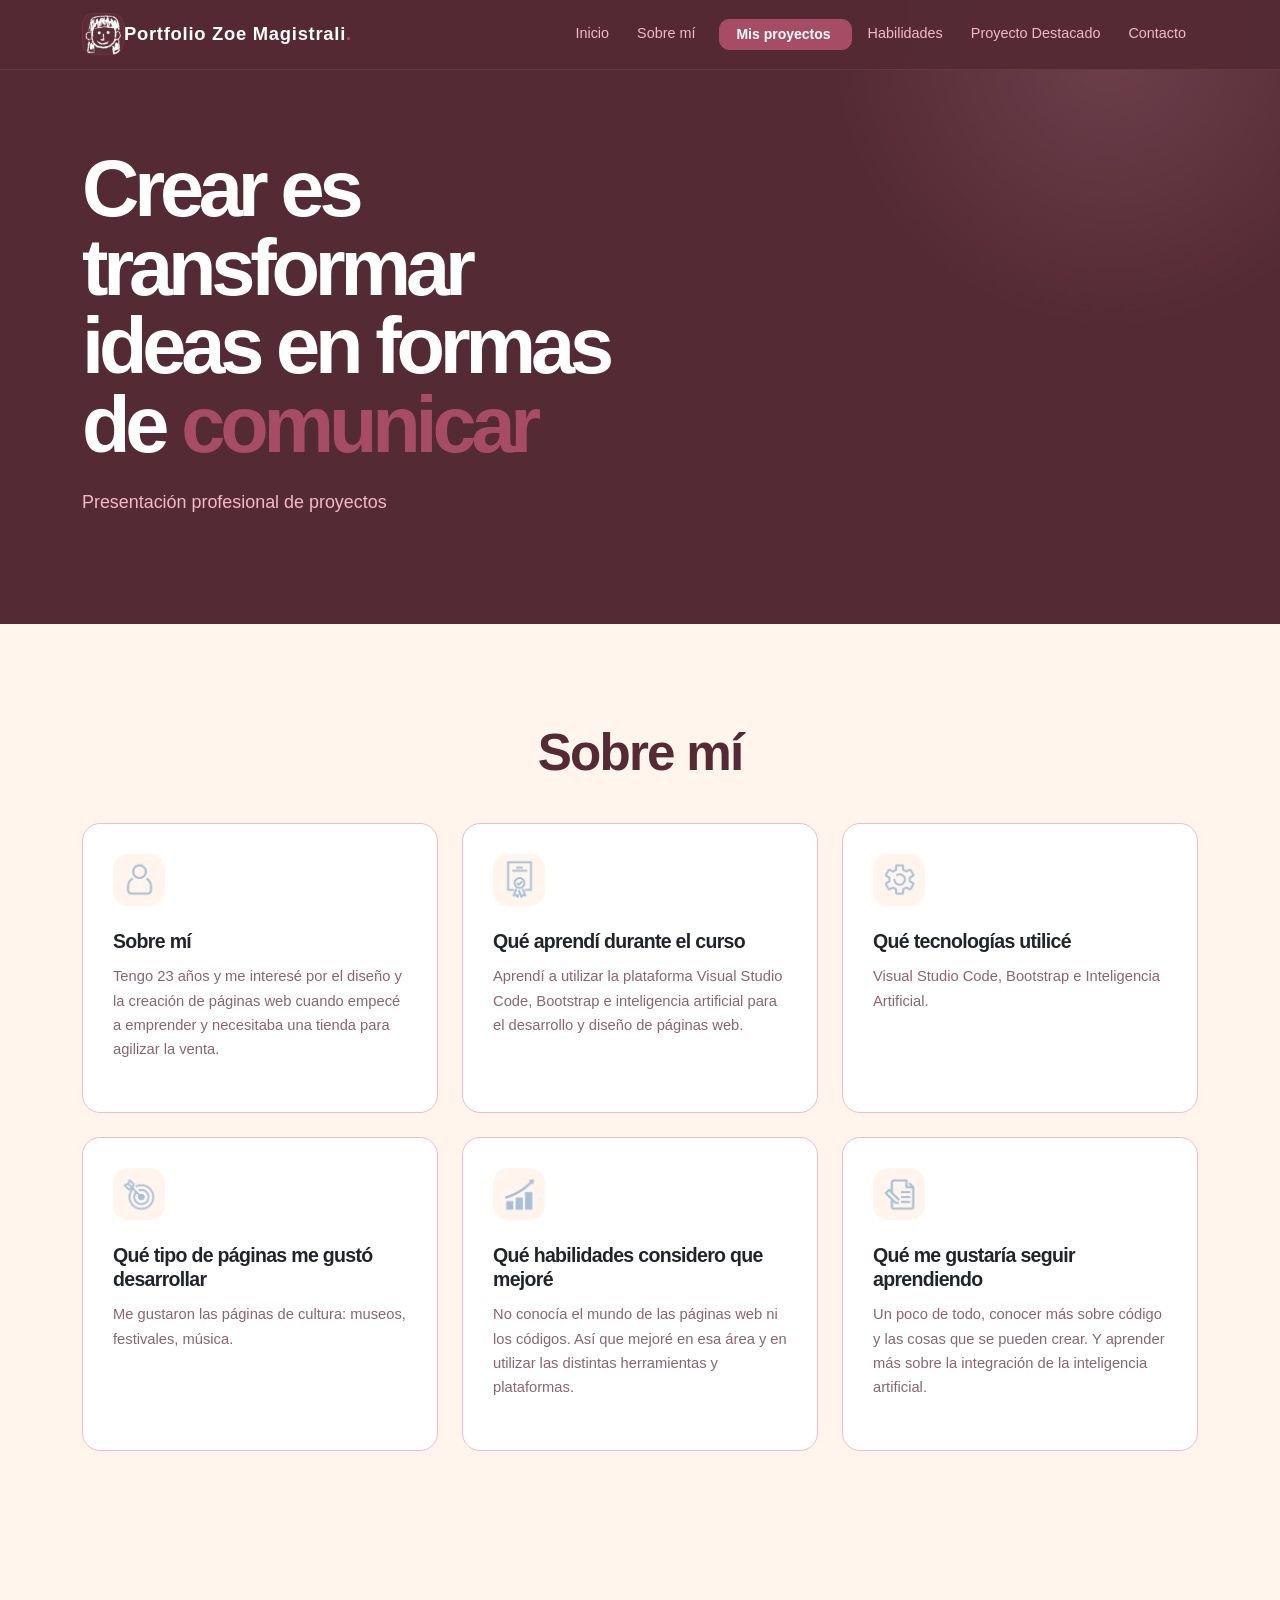
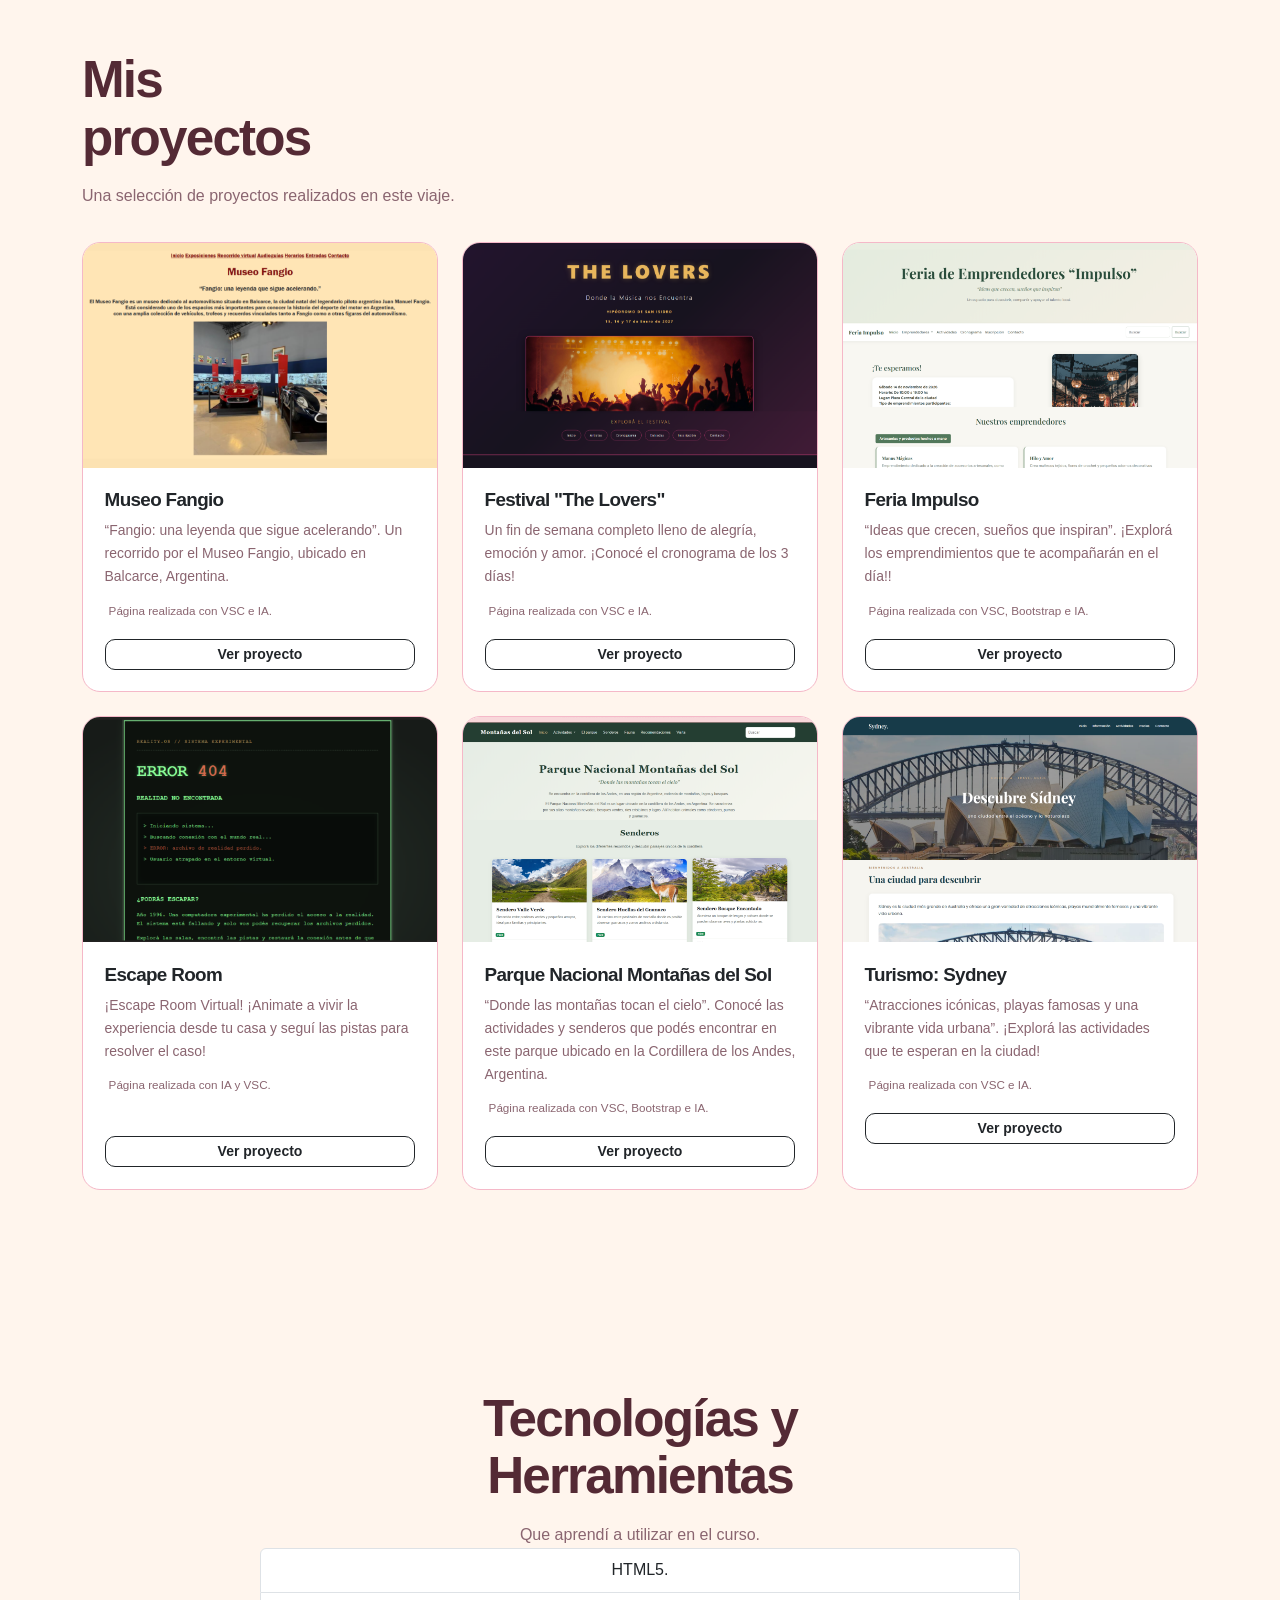
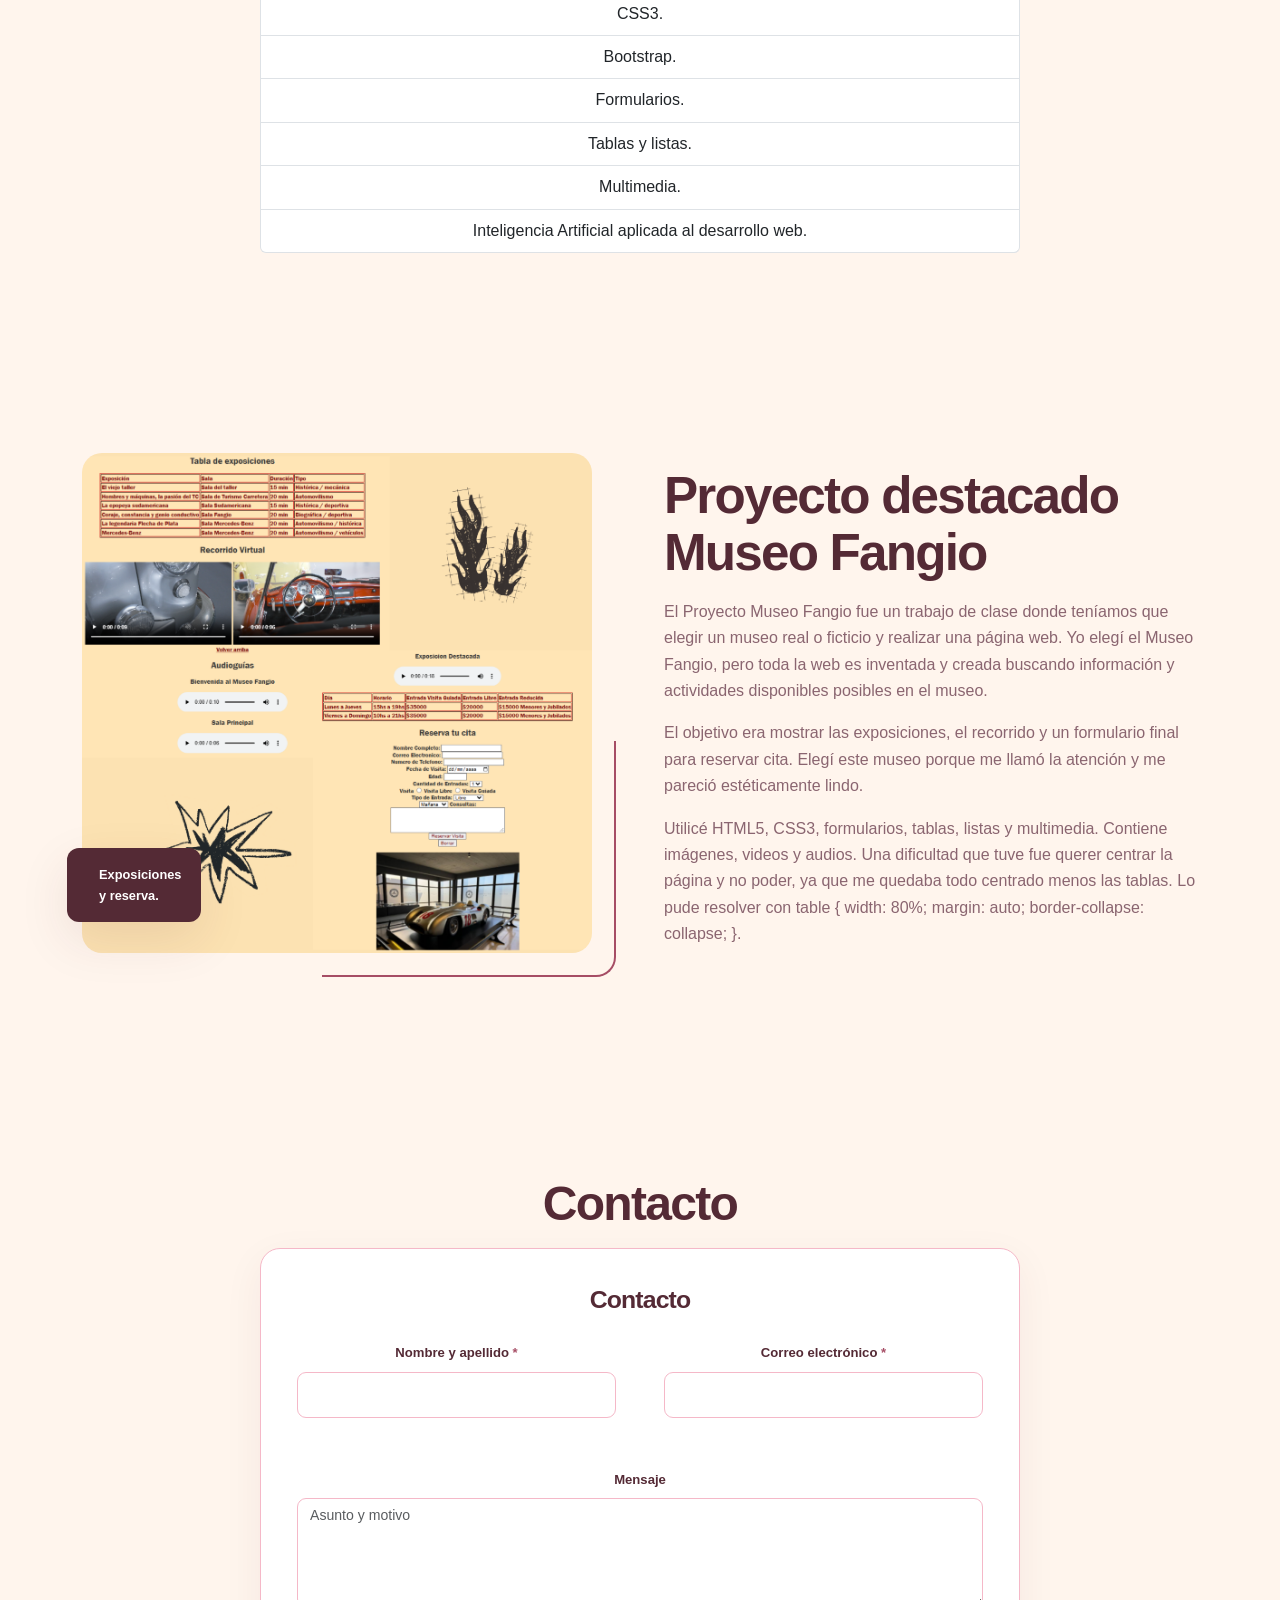
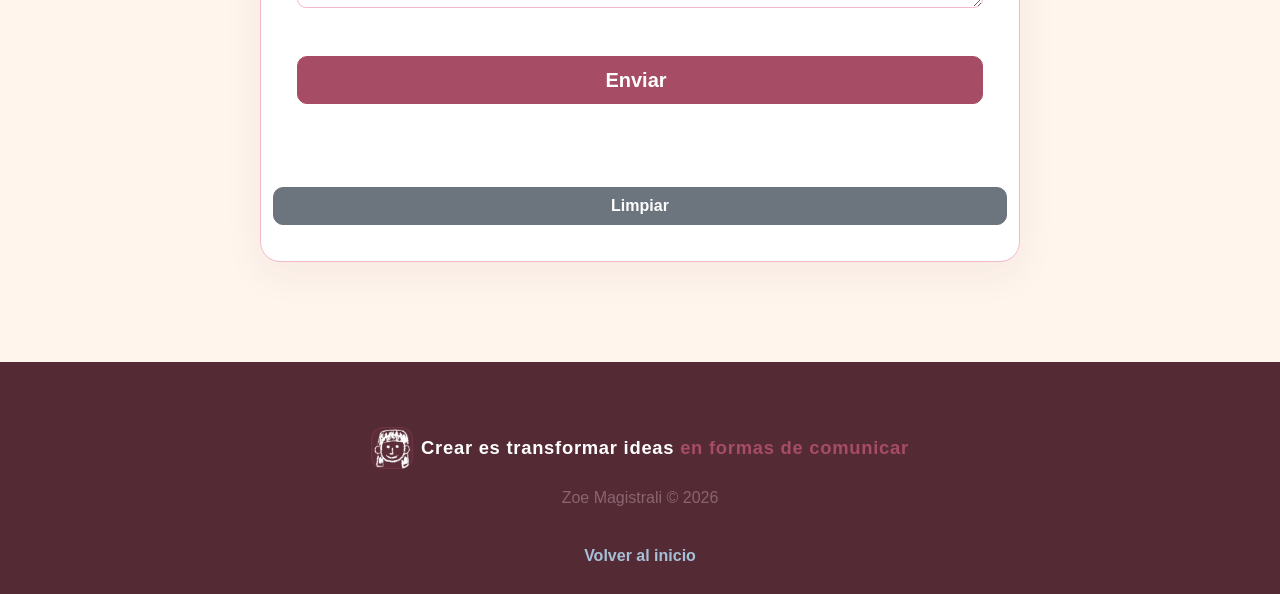
==== index.html @ 888c9dfd "Subo proyecto inicial" ====
<!doctype html>
<html lang="en">
  <head>
     <meta charset="utf-8">
    <meta name="viewport" content="width=device-width, initial-scale=1">
    <title>Portfolio Zoe Magistrali</title>
    <link href="https://cdn.jsdelivr.net/npm/bootstrap@5.3.8/dist/css/bootstrap.min.css" rel="stylesheet" integrity="sha384-sRIl4kxILFvY47J16cr9ZwB07vP4J8+LH7qKQnuqkuIAvNWLzeN8tE5YBujZqJLB" crossorigin="anonymous">
    <link rel="stylesheet" href="style.css">
  </head>
  <body>
      <header>
    <nav class="navbar navbar-expand-lg navbar-dark fixed-top homection-nav" aria-label="Navegación principal">
      <div class="container">
        <span class="brand-mark">
            <img src="IMG/YO sin fondo.png" alt="Logo zoe" class="logo-img">
          </span>
        <a class="navbar-brand d-flex align-items-center gap-2" href="#inicio" aria-label="Homection, ir al inicio">
         
          <span class="brand-word">Portfolio Zoe Magistrali<span class="brand-dot">.</span></span>
        </a>
        <button class="navbar-toggler" type="button" data-bs-toggle="collapse" data-bs-target="#navPrincipal" aria-controls="navPrincipal" aria-expanded="false" aria-label="Abrir menú de navegación">
          <span class="navbar-toggler-icon"></span>
        </button>
        <div class="collapse navbar-collapse" id="navPrincipal">
          <ul class="navbar-nav ms-auto align-items-lg-center gap-lg-1">
            <li class="nav-item"><a class="nav-link" href="#inicio">Inicio</a></li>
            <li class="nav-item"><a class="nav-link" href="#Sobre mí">Sobre mí</a></li>
            <li class="nav-item ms-lg-2"><a class="btn btn-cyan btn-sm px-3" href="#proyectos">Mis proyectos<i class="bi bi-arrow-up-right ms-1" aria-hidden="true"></i></a></li>
            <li class="nav-item"><a class="nav-link" href="#habilidades">Habilidades</a></li>
            <li class="nav-item"><a class="nav-link" href="#destacado">Proyecto Destacado</a></li>
            <li class="nav-item"><a class="nav-link" href="#contacto">Contacto</a></li>
          </ul>
        </div>
      </div>
    </nav>
  </header>
  
  <main id="contenido">
    <section class="hero-section" id="inicio">
      <div class="hero-glow" aria-hidden="true"></div>
      <div class="container position-relative">
        <div class="row align-items-center g-5">
          <div class="col-lg-6">
            <h1>Crear es transformar ideas en formas de <span class="text-cyan">comunicar</span></h1>
            <p class="hero-lead">Presentación profesional de proyectos</p>
            <div class="d-flex flex-column flex-sm-row gap-3 mt-4">
            </div>
          </div>
        </div>
      </div>
    </section>

              
    <section class="section-padding section-light" id="Sobre mí">
      <div class="container">
        <div class="section-heading text-center mx-auto">
          <h2>Sobre <span class="text-cyan-dark">mí</span></h2>
        </div>
        

        <div class="row g-4 mt-2">
         <div class="col-md-6 col-lg-4">
            <article class="card solution-card h-100">
              <div class="solution-icon"><img src="IMG/yo.png" alt="" class="solution-img"></div>
              <h3>Sobre mí</h3>
              <p>Tengo 23 años y me interesé por el diseño y la creación de páginas web cuando empecé a emprender y necesitaba una tienda para agilizar la venta.</p>
            </article>
          </div>
        
          <div class="col-md-6 col-lg-4">
            <article class="card solution-card h-100">
              <div class="solution-icon"><img src="IMG/que aprendi.png" alt="" class="solution-img"></div>
              <h3>Qué aprendí durante el curso</h3>
              <p>Aprendí a utilizar la plataforma Visual Studio Code, Bootstrap e inteligencia artificial para el desarrollo y diseño de páginas web.</p>
              </article>
          </div>

          <div class="col-md-6 col-lg-4">
            <article class="card solution-card h-100">
              <div class="solution-icon"><img src="IMG/tecnolog.png" alt="" class="solution-img"></div>
              <h3>Qué tecnologías utilicé</h3>
              <p>Visual Studio Code, Bootstrap e Inteligencia Artificial.</p>
            </article>
          </div>

          <div class="col-md-6 col-lg-4">
            <article class="card solution-card h-100">
              <div class="solution-icon"><img src="IMG/paginas.png" alt="" class="solution-img"></div>
              <h3>Qué tipo de páginas me gustó desarrollar</h3>
              <p>Me gustaron las páginas de cultura: museos, festivales, música.</p>
            </article>
          </div>

          <div class="col-md-6 col-lg-4">
            <article class="card solution-card h-100">
              <div class="solution-icon"><img src="IMG/habilidades.png" alt="" class="solution-img"></div>
              <h3>Qué habilidades considero que mejoré</h3>
              <p>No conocía el mundo de las páginas web ni los códigos. Así que mejoré en esa área y en utilizar las distintas herramientas y plataformas.</p>
            </article>
          </div>

          <div class="col-md-6 col-lg-4">
            <article class="card solution-card h-100">
              <div class="solution-icon"><img src="IMG/aprendiendo.png" alt="" class="solution-img"></div>
              <h3>Qué me gustaría seguir aprendiendo</h3>
              <p>Un poco de todo, conocer más sobre código y las cosas que se pueden crear. Y aprender más sobre la integración de la inteligencia artificial.</p>
          </div>
        </div>
      </div>
    </section>

    


   




<section class="section-padding section-light" id="proyectos">
      <div class="container">
        <div class="section-heading">
          <div class="d-flex flex-column flex-lg-row justify-content-between align-items-lg-end gap-3">
            <div><h2>Mis <br><span class="text-cyan-dark">proyectos</span></h2><p class="mb-0">Una selección de proyectos realizados en este viaje.</p></div>
            <span class="price-note"><i class="bi bi-info-circle me-1" aria-hidden="true"></i></span>
          </div>
        </div>

        <div class="row g-4 mt-2">
          <div class="col-sm-6 col-lg-4">
            <article class="card product-card h-100">
              <div class="product-image-wrap"><img src="IMG/image4.png" alt="Cámara de seguridad doméstica compacta" class="product-image"></div>
              <div class="card-body d-flex flex-column"><h3 class="product-title">Museo Fangio</h3><p class="product-function">“Fangio: una leyenda que sigue acelerando”. Un recorrido por el Museo Fangio, ubicado en Balcarce, Argentina.</p><p class="compatibility"><i class="bi bi-wifi me-1" aria-hidden="true"></i>Página realizada con VSC e IA.</p>
                <div class="mt-auto d-flex justify-content-between align-items-center gap-2"></div>
                <a href="14 Museo Fangio/14museofangio.html" class="btn btn-outline-dark btn-sm product-detail"target="_blank">Ver proyecto</a>
            </article>
          </div>

          <div class="col-sm-6 col-lg-4">
            <article class="card product-card h-100">
              <div class="product-image-wrap"><img src="IMG/img festival.png" alt="Cámara de seguridad doméstica compacta" class="product-image"></div>
              <div class="card-body d-flex flex-column"><h3 class="product-title">Festival "The Lovers"</h3><p class="product-function">Un fin de semana completo lleno de alegría, emoción y amor. ¡Conocé el cronograma de los 3 días!</p><p class="compatibility"><i class="bi bi-wifi me-1" aria-hidden="true"></i>Página realizada con VSC e IA.</p>
             <div class="mt-auto d-flex justify-content-between align-items-center gap-2"></div>
                <a href="IA festival/IA festival.html" class="btn btn-outline-dark btn-sm product-detail"target="_blank">Ver proyecto</a>
            </article>
          </div>

          <div class="col-sm-6 col-lg-4">
            <article class="card product-card h-100">
              <div class="product-image-wrap"><img src="IMG/img feria.png" alt="Cámara de seguridad doméstica compacta" class="product-image"></div>
              <div class="card-body d-flex flex-column"><h3 class="product-title">Feria Impulso</h3><p class="product-function">“Ideas que crecen, sueños que inspiran”. ¡Explorá los emprendimientos que te acompañarán en el día!!</p><p class="compatibility"><i class="bi bi-wifi me-1" aria-hidden="true"></i>Página realizada con VSC, Bootstrap e IA.</p>
                <a href="ia feria emp/ia feria emp.html" class="btn btn-outline-dark btn-sm product-detail"target="_blank">Ver proyecto</a>
            </article>
          </div>

          <div class="col-sm-6 col-lg-4">
            <article class="card product-card h-100">
              <div class="product-image-wrap"><img src="IMG/image3.png" alt="Cámara de seguridad doméstica compacta" class="product-image"></div>
              <div class="card-body d-flex flex-column"><h3 class="product-title">Escape Room</h3><p class="product-function">¡Escape Room Virtual! ¡Animate a vivir la experiencia desde tu casa y seguí las pistas para resolver el caso!</p><p class="compatibility"><i class="bi bi-wifi me-1" aria-hidden="true"></i>Página realizada con IA y VSC.</p>
             <div class="mt-auto d-flex justify-content-between align-items-center gap-2"></div>
                <a href="17 Escape Room/17 Escape Room.html" class="btn btn-outline-dark btn-sm product-detail"target="_blank">Ver proyecto</a>
            </article>
          </div>

          <div class="col-sm-6 col-lg-4">
            <article class="card product-card h-100">
              <div class="product-image-wrap"><img src="IMG/parque nac.png" alt="Cámara de seguridad doméstica compacta" class="product-image"></div>
              <div class="card-body d-flex flex-column"><h3 class="product-title">Parque Nacional Montañas del Sol</h3><p class="product-function">“Donde las montañas tocan el cielo”. Conocé las actividades y senderos que podés encontrar en este parque ubicado en la Cordillera de los Andes, Argentina.</p><p class="compatibility"><i class="bi bi-wifi me-1" aria-hidden="true"></i>Página realizada con VSC, Bootstrap e IA.</p>
                <a href="IA parque nacional.html" class="btn btn-outline-dark btn-sm product-detail"target="_blank">Ver proyecto</a>
            </article>
          </div>

          <div class="col-sm-6 col-lg-4">
            <article class="card product-card h-100">
              <div class="product-image-wrap"><img src="IMG/turismo sidney.png" alt="Cámara de seguridad doméstica compacta" class="product-image"></div>
              <div class="card-body d-flex flex-column"><h3 class="product-title">Turismo: Sydney</h3><p class="product-function">“Atracciones icónicas, playas famosas y una vibrante vida urbana”. ¡Explorá las actividades que te esperan en la ciudad!</p><p class="compatibility"><i class="bi bi-wifi me-1" aria-hidden="true"></i>Página realizada con VSC e IA.</p>
                <a href="7 pag turismo x2.html" class="btn btn-outline-dark btn-sm product-detail"target="_blank">Ver proyecto</a>
            </article>
          </div>
        </div>
    </section>


        
        <section class="section-padding section-light" id="habilidades">
      <div class="container">
        <div class="section-heading text-center mx-auto">
          <div><h2>Tecnologías y <br><span class="text-cyan-dark">Herramientas</span></h2>
            <p class="mb-0">Que aprendí a utilizar en el curso.</p></div>
    <ul class="list-group">
  <li class="list-group-item">HTML5.</li>
  <li class="list-group-item">CSS3.</li>
  <li class="list-group-item">Bootstrap.</li>
  <li class="list-group-item">Formularios.</li>
  <li class="list-group-item">Tablas y listas.</li>
  <li class="list-group-item">Multimedia.</li>
  <li class="list-group-item">Inteligencia Artificial aplicada al desarrollo web.</li>
    </ul>
        </div>
      </div>
      </section>

      <section class="section-padding section-light" id="destacado">
      <div class="container">
        <div class="row align-items-center g-5">
          <div class="col-lg-6">
            <div class="about-image-wrap">
              <a href="14 Museo Fangio/14museofangio.html"><img src="IMG/fangio cuadrada.png" alt="museo" class="about-image"></a>
              
              <div class="about-stamp"><i class="bi bi-house-heart" aria-hidden="true"></i><span>Exposiciones <br>y reserva.</span></div>
            </div>
          </div>
          <div class="col-lg-6">
            <h2>Proyecto destacado<br><span class="text-cyan-dark"> Museo Fangio</span></h2>
            <p>El Proyecto Museo Fangio fue un trabajo de clase donde teníamos que elegir un museo real o ficticio y realizar una página web. Yo elegí el Museo Fangio, pero toda la web es inventada y creada buscando información y actividades disponibles posibles en el museo.</p>
            <p>El objetivo era mostrar las exposiciones, el recorrido y un formulario final para reservar cita. Elegí este museo porque me llamó la atención y me pareció estéticamente lindo.</p>
            <p>Utilicé HTML5, CSS3, formularios, tablas, listas y multimedia. Contiene imágenes, videos y audios. Una dificultad que tuve fue querer centrar la página y no poder, ya que me quedaba todo centrado menos las tablas. Lo pude resolver con table { width: 80%; margin: auto; border-collapse: collapse; }. </p>
            <div class="row g-3 mt-3">
            </div>
          </div>
        </div>
      </div>
    </section>




    <section class="section-padding contact-section" id="contacto">
      <div class="container">
            <div class="section-heading text-center mx-auto">
            <h2><span class="text-cyan-dark">Contacto</span></h2>
            <div class="contact-form-card">
              <div class="form-heading"><h3>Contacto</h3></div>
              <div class="alert alert-success d-none" id="formSuccess" role="status" tabindex="-1">¡Formulario validado! Esta demo no envía los datos a un servidor. Para recibir consultas reales, hay que conectar el formulario con un backend o servicio de formularios.</div>
              <form id="contactForm" novalidate>
                <div class="row g-5">
                  <div class="col-md-6"><label for="nombre" class="form-label">Nombre y apellido <span class="required">*</span></label><input type="text" class="form-control" id="nombre" name="nombre" autocomplete="name" required><div class="invalid-feedback">Ingresá tu nombre y apellido.</div></div>
                  <div class="col-md-6"><label for="email" class="form-label">Correo electrónico <span class="required">*</span></label><input type="email" class="form-control" id="email" name="email" autocomplete="email" required><div class="invalid-feedback">Ingresá un correo válido.</div></div>
                  <div class="col-12"><label for="comentarios" class="form-label">Mensaje</label><textarea class="form-control" id="comentarios" name="comentarios" rows="4" placeholder="Asunto y motivo"></textarea></div>
                  <div class="col-12"><button class="btn btn-cyan btn-lg w-100" type="submit">Enviar <i class="bi bi-arrow-right ms-2" aria-hidden="true"></i></button><p class="form-privacy mt-3 mb-0"><i class="bi bi-lock me-1" aria-hidden="true"></i></p></div>
                  <input type="checkbox" class="btn-check" id="btn-check-2-outlined" checked autocomplete="off"><label class="btn btn-outline-secondary" for="btn-check-2-outlined">Limpiar</label><br>
                </div>
              </form>
            </div>
            </div>
      </div>
    </section>

    <footer class="site-footer">
    <div class="container">
          <a class="navbar-brand d-inline-flex align-items-center gap-2 mb-3" href="#inicio">
            <span class="brand-mark">
            <img src="IMG/YO sin fondo.png" alt="Logo zoe" class="logo-img">
          </span>
            <span class="brand-word">Crear es transformar ideas <span class="brand-dot"> en formas de comunicar</span></span>
          </a>
          
        <p>Zoe Magistrali © 2026</p>

        <a href="#inicio">Volver al inicio</a>
       
          
         

    </footer>

    
  </body>
</html>
---- style.css ----
/* HOMECTION — estilos principales */
:root {
  --navy: #542a35;
  --blue: #542a35;
  --cyan: #a64d65;
  --ice: #fff5ed;
  --steel: #a6c0d7;
  --ink: #542a35;
  --muted: #8a6570;
  --border: #f5b8c8;
  --white: #ffffff;
  --radius: 18px;
  --shadow: 0 18px 50px rgba(84, 42, 53, .10);
}
* { box-sizing: border-box; }
html { scroll-behavior: smooth; scroll-padding-top: 88px; }
body { margin: 0; color: var(--ink); background: var(--white); font-family: "Inter", sans-serif; line-height: 1.65; }
h1, h2, h3, h4, .brand-word { font-family: "Space Grotesk", sans-serif; letter-spacing: -.035em; }
h2 { font-size: clamp(2rem, 4vw, 3.25rem); line-height: 1.12; font-weight: 600; margin: 0 0 1.1rem; }
h3 { font-weight: 600; }
p { color: var(--muted); }
a { text-decoration: none; }
.logo-img {
    width: 45px;
    height: 45px;
    object-fit: contain;
}
.solution-icon img {
    width: 45px;
    height: 45px;
    object-fit: contain;
    display: block;
}
button, a { -webkit-tap-highlight-color: transparent; }
:focus-visible { outline: 3px solid var(--cyan) !important; outline-offset: 3px; }
.skip-link { position: absolute; top: -100px; left: 1rem; z-index: 2000; padding: .75rem 1rem; background: var(--cyan); color: var(--white); border-radius: 8px; font-weight: 700; }
.skip-link:focus { top: 1rem; }
.text-cyan { color: var(--cyan) !important; }
.text-cyan-dark { color: #542a35; }
.btn { border-radius: 10px; font-weight: 600; transition: transform .2s ease, background-color .2s ease, border-color .2s ease; }
.btn:hover { transform: translateY(-2px); }
.btn-cyan { background: var(--cyan); border: 1px solid var(--cyan); color: var(--white); }
.btn-cyan:hover, .btn-cyan:focus { background: #f5b8c8; border-color: #f5b8c8; color: var(--navy); }
.btn-dark-blue { background: var(--navy); color: #fff; border: 1px solid var(--navy); padding: .85rem 1.25rem; }
.btn-dark-blue:hover { background: var(--blue); color: #fff; }
.homection-nav { background: rgba(84, 42, 53, .94); backdrop-filter: blur(16px); border-bottom: 1px solid rgba(255,255,255,.08); padding: .75rem 0; }
.navbar-brand { margin: 0; }
.brand-mark { display: inline-flex; align-items: center; justify-content: center; width: 42px; height: 42px; background: rgba(166,77,101,.10); border: 1px solid rgba(166,77,101,.24); border-radius: 12px; flex: 0 0 auto; }
.brand-mark svg { width: 34px; height: 34px; fill: none; stroke: var(--cyan); stroke-width: 3; stroke-linecap: round; stroke-linejoin: round; }
.brand-word { color: #fff; font-size: 1.15rem; font-weight: 700; letter-spacing: .04em; }
.brand-dot { color: var(--cyan); }
.navbar-nav .nav-link { color: #f5b8c8; font-size: .9rem; padding: .65rem .75rem !important; transition: color .2s ease; }
.navbar-nav .nav-link:hover, .navbar-nav .nav-link.active { color: var(--cyan); }
.navbar-toggler { border-color: rgba(255,255,255,.25); box-shadow: none !important; }
.hero-section { position: relative; overflow: hidden; padding: 150px 0 82px; background: var(--navy); color: #fff; }
.hero-glow { position: absolute; width: 580px; height: 580px; top: -240px; right: -120px; border-radius: 50%; background: radial-gradient(circle, rgba(245,184,200,.15), transparent 68%); pointer-events: none; }
.hero-section .container { z-index: 1; }
.eyebrow, .section-kicker { display: inline-flex; align-items: center; gap: .65rem; font-size: .72rem; font-weight: 700; letter-spacing: .16em; color: #a64d65; margin-bottom: 1.1rem; }
.hero-section .eyebrow { color: var(--cyan); }
.eyebrow-line { width: 28px; height: 2px; background: var(--cyan); }
.hero-section h1 { font-size: clamp(3.1rem, 6.2vw, 5.65rem); line-height: .99; font-weight: 600; letter-spacing: -.065em; margin: 0 0 1.5rem; }
.hero-lead { max-width: 530px; color: #f5b8c8; font-size: 1.12rem; }
.hero-proof { display: flex; flex-wrap: wrap; gap: 1rem 1.25rem; }
.proof-item { display: flex; align-items: center; gap: .5rem; color: #f5b8c8; font-size: .78rem; }
.proof-item i { color: var(--cyan); font-size: 1rem; }
.hero-visual { position: relative; padding: 0 12px 18px 0; }
.hero-image { display: block; width: 100%; height: 510px; object-fit: cover; border-radius: 22px; }
.hero-image-shade { position: absolute; inset: 0 12px 18px 0; border-radius: 22px; background: linear-gradient(180deg, transparent 45%, rgba(84,42,53,.38)); pointer-events: none; }
.floating-panel { position: absolute; display: flex; align-items: center; gap: .75rem; padding: .85rem 1rem; background: rgba(255,255,255,.96); color: var(--ink); box-shadow: 0 12px 35px rgba(84,42,53,.18); border: 1px solid rgba(255,255,255,.65); border-radius: 14px; min-width: 225px; }
.panel-top { top: 11%; left: -24px; }
.panel-bottom { bottom: 13%; right: -14px; }
.panel-icon { width: 38px; height: 38px; display: grid; place-items: center; color: #542a35; background: #fff5ed; border-radius: 10px; font-size: 1.1rem; }
.floating-panel strong, .floating-panel small { display: block; line-height: 1.4; }
.floating-panel strong { font-size: .82rem; }
.floating-panel small { color: var(--muted); font-size: .72rem; margin-top: .2rem; }
.status-dot, .caption-dot { width: 8px; height: 8px; border-radius: 50%; background: #a64d65; margin-left: auto; }
.panel-check { display: grid; place-items: center; margin-left: auto; color: #a64d65; font-size: 1.1rem; }
.visual-caption { position: absolute; bottom: 0; left: 18px; display: flex; align-items: center; gap: .5rem; color: #fff; font-size: .75rem; text-shadow: 0 1px 6px #542a35; }
.caption-dot { width: 7px; height: 7px; background: var(--cyan); }
.hero-bottom-line { position: absolute; bottom: 0; left: 0; right: 0; height: 1px; background: linear-gradient(90deg, transparent, rgba(245,184,200,.5), transparent); }
.trust-strip { padding: 25px 0; background: #542a35; border-bottom: 1px solid rgba(255,255,255,.07); }
.trust-strip .row > div { display: flex; justify-content: center; align-items: center; gap: .75rem; }
.trust-number { color: var(--cyan); font-family: "Space Grotesk", sans-serif; font-size: .85rem; font-weight: 700; }
.trust-label { color: #f5b8c8; font-size: .78rem; }
.section-padding { padding: 100px 0; }
.section-light { background: var(--ice); }
.section-heading { max-width: 760px; }
.section-heading.text-center { text-align: center; }
.section-heading p { max-width: 650px; margin: 0 auto; }
.solution-card { border: 1px solid var(--border); border-radius: var(--radius); padding: 30px; background: #fff; transition: transform .25s ease, box-shadow .25s ease, border-color .25s ease; }
.solution-card:hover { transform: translateY(-5px); border-color: rgba(166,77,101,.55); box-shadow: var(--shadow); }
.solution-icon { width: 52px; height: 52px; display: grid; place-items: center; border-radius: 15px; background: #fff5ed; color: #542a35; font-size: 1.45rem; margin-bottom: 1.5rem; }
.solution-card h3 { font-size: 1.22rem; margin-bottom: .7rem; }
.solution-card p { font-size: .92rem; margin-bottom: 1.3rem; }
.text-link { display: inline-flex; align-items: center; gap: .5rem; border: 0; background: transparent; color: #a64d65; font-weight: 700; font-size: .87rem; padding: 0; text-align: left; margin-top: auto; }
.text-link:hover { color: #542a35; }
.process-section { background: var(--navy); color: #fff; }
.process-section h2 { margin-bottom: 0; }
.section-intro { color: #f5b8c8; }
.process-grid { position: relative; }
.process-step { position: relative; height: 100%; padding: 1.5rem 1.1rem; border-top: 1px solid rgba(166,192,215,.35); }
.step-number { display: inline-block; color: var(--cyan); font-size: .75rem; font-weight: 700; letter-spacing: .1em; margin-bottom: 1.1rem; }
.process-icon { width: 50px; height: 50px; display: grid; place-items: center; border: 1px solid rgba(166,77,101,.35); background: rgba(166,77,101,.08); border-radius: 14px; color: var(--cyan); font-size: 1.3rem; margin-bottom: 1.2rem; }
.process-step h3 { font-size: 1.05rem; }
.process-step p { font-size: .85rem; color: #f5b8c8; margin: 0; }
.process-note { display: flex; align-items: flex-start; gap: .65rem; color: #f5b8c8; font-size: .8rem; padding: 1rem 1.1rem; background: rgba(255,255,255,.04); border-radius: 10px; }
.process-note i { color: var(--cyan); }
.price-note { color: var(--muted); font-size: .78rem; white-space: nowrap; }
.product-card { border: 1px solid var(--border); border-radius: var(--radius); overflow: hidden; background: #fff; transition: transform .25s ease, box-shadow .25s ease; }
.product-card:hover { transform: translateY(-4px); box-shadow: var(--shadow); }
.product-image-wrap { position: relative; overflow: hidden; background: #a6c0d7; height: 225px; }
.product-image { width: 100%; height: 100%; object-fit: cover; transition: transform .45s ease; }
.product-card:hover .product-image { transform: scale(1.04); }
.product-badge { position: absolute; z-index: 1; top: 14px; left: 14px; background: rgba(84,42,53,.88); color: #fff; border-radius: 50px; padding: .35rem .7rem; font-size: .68rem; font-weight: 600; }
.product-card .card-body { padding: 1.35rem; }
.product-title { font-size: 1.18rem; margin-bottom: .45rem; }
.product-function { font-size: .87rem; margin-bottom: .8rem; }
.compatibility { color: #8a6570; font-size: .73rem; margin-bottom: 1.15rem; }
.product-price { color: var(--navy); font-size: 1rem; white-space: nowrap; }
.product-card .btn { white-space: nowrap; }
.plans-section { background: #542a35; color: #fff; }
.plans-section .section-heading p { color: #f5b8c8; }
.plan-card { position: relative; overflow: hidden; background: #542a35; border: 1px solid rgba(166,192,215,.22); border-radius: 20px; padding: 2rem; display: flex; flex-direction: column; }
.plan-featured { border-color: var(--cyan); background: linear-gradient(160deg, #a64d65, #542a35 65%); box-shadow: 0 18px 50px rgba(84,42,53,.18); }
.featured-ribbon { position: absolute; top: 18px; right: -35px; transform: rotate(35deg); width: 145px; text-align: center; background: var(--cyan); color: var(--white); font-size: .58rem; font-weight: 800; padding: .35rem 0; }
.plan-label { color: var(--cyan); font-size: .68rem; letter-spacing: .12em; font-weight: 700; }
.plan-card h3 { font-size: 2rem; margin: .6rem 0 .25rem; }
.plan-description { color: #f5b8c8; font-size: .88rem; min-height: 3rem; }
.plan-price { display: flex; flex-direction: column; padding: 1.2rem 0; margin: .5rem 0 1rem; border-top: 1px solid rgba(255,255,255,.12); border-bottom: 1px solid rgba(255,255,255,.12); }
.plan-price span, .plan-price small { color: #f5b8c8; font-size: .75rem; }
.plan-price strong { color: #fff; font-family: "Space Grotesk", sans-serif; font-size: 1.8rem; letter-spacing: -.04em; }
.plan-features { list-style: none; padding: 0; margin: 0 0 1.75rem; flex: 1; }
.plan-features li { display: flex; gap: .65rem; color: #f5b8c8; font-size: .83rem; margin-bottom: .85rem; }
.plan-features i { color: var(--cyan); font-size: 1rem; }
.plan-features .muted-feature { color: #a6c0d7; }
.plan-features .muted-feature i { color: #a6c0d7; }
.plan-cta { margin-top: auto; }
.plan-disclaimer { color: #a6c0d7; }
.demo-section { background: #fff; }
.demo-section h2 { max-width: 550px; }
.demo-section p { max-width: 520px; }
.demo-list { list-style: none; padding: 0; margin: 1.5rem 0 0; }
.demo-list li { display: flex; gap: .7rem; margin-bottom: .7rem; color: #542a35; font-size: .9rem; }
.demo-list i { color: #a64d65; }
.video-frame { position: relative; overflow: hidden; border-radius: 20px; background: var(--navy); box-shadow: var(--shadow); }
.video-frame video { display: block; width: 100%; aspect-ratio: 16 / 10; object-fit: cover; }
.video-caption { display: flex; justify-content: space-between; align-items: center; gap: 1rem; background: var(--navy); color: #fff; padding: 1rem 1.25rem; font-size: .8rem; }
.video-caption span:last-child { color: var(--cyan); font-size: .7rem; text-transform: uppercase; letter-spacing: .08em; }
.about-image-wrap { position: relative; padding: 0 24px 24px 0; }
.about-image { display: block; width: 100%; height: 500px; object-fit: cover; border-radius: 20px; }
.about-image-wrap::after { content: ""; position: absolute; z-index: 0; right: 0; bottom: 0; width: 55%; height: 45%; border-right: 2px solid var(--cyan); border-bottom: 2px solid var(--cyan); border-radius: 0 0 20px 0; pointer-events: none; }
.about-stamp { position: absolute; z-index: 1; left: -15px; bottom: 55px; display: flex; align-items: center; gap: .8rem; padding: 1rem 1.2rem; border-radius: 12px; background: var(--navy); color: #fff; box-shadow: var(--shadow); font-size: .8rem; font-weight: 600; }
.about-stamp i { font-size: 1.5rem; color: var(--cyan); }
.about-value { height: 100%; padding: 1rem; border: 1px solid var(--border); border-radius: 12px; display: flex; flex-direction: column; gap: .3rem; }
.about-value i { color: #a64d65; font-size: 1.3rem; margin-bottom: .25rem; }
.about-value strong { font-size: .88rem; }
.about-value span { color: var(--muted); font-size: .76rem; }
.faq-section { background: var(--navy); color: #fff; }
.faq-section p { color: #f5b8c8; }
.light-link { color: var(--cyan); margin-top: 1rem; }
.homection-accordion .accordion-item { background: transparent; color: #fff; border: 0; border-bottom: 1px solid rgba(166,192,215,.25); }
.homection-accordion .accordion-button { background: transparent; color: #fff; box-shadow: none; padding: 1.25rem 2.5rem 1.25rem 0; font-weight: 600; }
.homection-accordion .accordion-button::after { filter: invert(1); }
.homection-accordion .accordion-button:not(.collapsed) { color: var(--cyan); }
.homection-accordion .accordion-body { color: #f5b8c8; padding: 0 2rem 1.25rem 0; font-size: .9rem; }
.contact-section { background: var(--ice); }
.contact-section h2 { font-size: clamp(2rem, 4vw, 3rem); }
.contact-info-list { display: grid; gap: 1.25rem; margin-top: 2rem; }
.contact-info-item { display: flex; gap: .9rem; align-items: flex-start; }
.contact-info-icon { display: grid; place-items: center; width: 42px; height: 42px; flex: 0 0 42px; background: #f5b8c8; color: #542a35; border-radius: 12px; font-size: 1.1rem; }
.contact-info-item strong, .contact-info-item span, .contact-info-item a { display: block; }
.contact-info-item strong { font-size: .9rem; margin-bottom: .15rem; }
.contact-info-item div > span, .contact-info-item a { color: var(--muted); font-size: .84rem; }
.contact-info-item a:hover { color: #a64d65; }
.contact-demo-alert { font-size: .78rem; border: 1px solid #f5b8c8; background: #fff5ed; color: #542a35; }
.contact-form-card { background: #fff; border: 1px solid var(--border); border-radius: 20px; padding: clamp(1.25rem, 3vw, 2.25rem); box-shadow: 0 12px 40px rgba(84,42,53,.06); }
.form-heading { margin-bottom: 1.5rem; }
.form-heading h3 { font-size: 1.55rem; margin-bottom: .4rem; }
.form-heading p { font-size: .88rem; margin: 0; }
.form-label { color: #542a35; font-size: .82rem; font-weight: 600; }
.required { color: #a64d65; }
.form-control, .form-select { border-color: #f5b8c8; border-radius: 9px; min-height: 46px; font-size: .88rem; }
textarea.form-control { min-height: 110px; }
.form-control:focus, .form-select:focus { border-color: #a64d65; box-shadow: 0 0 0 .22rem rgba(166,77,101,.17); }
.form-check-label { color: #542a35; font-size: .82rem; }
.form-check-input:checked { background-color: #a64d65; border-color: #a64d65; }
.form-privacy { color: #8a6570; font-size: .72rem; text-align: center; }
.map-section { position: relative; min-height: 350px; background: #a6c0d7; }
.map-section iframe { display: block; width: 100%; height: 350px; border: 0; filter: grayscale(25%); }
.map-label { position: absolute; left: max(1rem, calc((100% - 1140px) / 2)); bottom: 1.5rem; display: flex; gap: .8rem; align-items: center; max-width: calc(100% - 2rem); padding: .9rem 1.1rem; border-radius: 12px; background: #fff; box-shadow: var(--shadow); }
.map-label > i { color: #a64d65; font-size: 1.3rem; }
.map-label strong, .map-label span { display: block; }
.map-label strong { font-size: .82rem; }
.map-label span { font-size: .74rem; color: var(--muted); }
.site-footer { background: #542a35; color: #fff; padding: 65px 0 25px; }
.footer-about { color: #f5b8c8; font-size: .85rem; max-width: 340px; }
.footer-title { font-family: "Inter", sans-serif; font-size: .9rem; letter-spacing: 0; margin-bottom: 1.2rem; }
.footer-links { list-style: none; margin: 0; padding: 0; display: grid; gap: .65rem; }
.footer-links a { color: #f5b8c8; font-size: .82rem; transition: color .2s ease; }
.footer-links a:hover { color: var(--cyan); }
footer {text-align: center; }
footer a {
    display: inline-block;
    margin-top: 15px;
    color: #a6c0d7;
    text-decoration: none;
    font-weight: bold;
}
.social-links { display: flex; gap: .6rem; margin-top: 1.4rem; }
.social-links a { display: grid; place-items: center; width: 38px; height: 38px; color: #f5b8c8; border: 1px solid rgba(255,255,255,.15); border-radius: 10px; transition: background .2s ease, color .2s ease; }
.social-links a:hover { color: var(--white); background: var(--cyan); }
.footer-bottom { border-top: 1px solid rgba(255,255,255,.12); padding-top: 1.3rem; color: #a6c0d7; font-size: .75rem; }
.footer-disclaimer { color: #a6c0d7; font-size: .68rem; margin-top: 1rem; }
.detail-modal { border: 0; border-radius: 18px; overflow: hidden; }

.detail-modal .modal-header, .detail-modal .modal-footer { border-color: var(--border); padding: 1.25rem 1.5rem; }
.detail-modal .modal-body { padding: 1.5rem; }
.detail-modal .modal-body p { color: #542a35; }
.modal-meta { display: flex; flex-wrap: wrap; gap: .5rem; }
.modal-meta span { display: inline-flex; align-items: center; gap: .4rem; background: var(--ice); border-radius: 8px; padding: .5rem .7rem; color: #542a35; font-size: .8rem; }
@media (max-width: 991.98px) {
  .navbar-collapse { padding: 1rem 0 .5rem; }
  .navbar-nav .nav-link { padding: .6rem 0 !important; }
  .hero-section { padding-top: 125px; }
  .hero-visual { max-width: 680px; margin: 0 auto; }
  .hero-image { height: 440px; }
  .panel-top { left: 10px; }
  .panel-bottom { right: 5px; }
  .section-padding { padding: 80px 0; }
  .process-step { padding: 1.25rem .75rem; }
  .price-note { white-space: normal; }
}
@media (max-width: 575.98px) {
  html { scroll-padding-top: 76px; }
  .hero-section { padding: 112px 0 55px; }
  .hero-section h1 { font-size: clamp(2.85rem, 13vw, 4rem); }
  .hero-lead { font-size: 1rem; }
  .hero-proof { gap: .75rem 1rem; }
  .proof-item { font-size: .72rem; }
  .hero-image { height: 340px; }
  .hero-visual { padding-right: 0; }
  .hero-image-shade { right: 0; }
  .floating-panel { min-width: 0; padding: .65rem .75rem; gap: .55rem; }
  .floating-panel strong { font-size: .72rem; }
  .floating-panel small { font-size: .65rem; }
  .panel-icon { width: 32px; height: 32px; font-size: .95rem; }
  .panel-top { top: 8%; left: -4px; }
  .panel-bottom { bottom: 12%; right: -4px; }
  .visual-caption { left: 10px; }
  .trust-strip .row > div { justify-content: flex-start; }
  .trust-label { font-size: .7rem; }
  .section-padding { padding: 65px 0; }
  .solution-card { padding: 24px; }
  .product-image-wrap { height: 205px; }
  .product-card .card-body { padding: 1rem; }
  .product-title { font-size: 1.05rem; }
  .product-price { font-size: .9rem; }
  .product-card .btn { font-size: .73rem; padding: .4rem .55rem; }
  .plan-card { padding: 1.5rem; }
  .plan-price strong { font-size: 1.65rem; }
  .about-image { height: 360px; }
  .about-stamp { left: 0; bottom: 45px; }
  .contact-form-card { padding: 1.2rem; }
  .map-section iframe { height: 300px; }
  .map-label { bottom: 1rem; }
  .site-footer { padding-top: 50px; }
}
@media (prefers-reduced-motion: reduce) {
  *, *::before, *::after { scroll-behavior: auto !important; animation-duration: .01ms !important; animation-iteration-count: 1 !important; transition-duration: .01ms !important; }
}
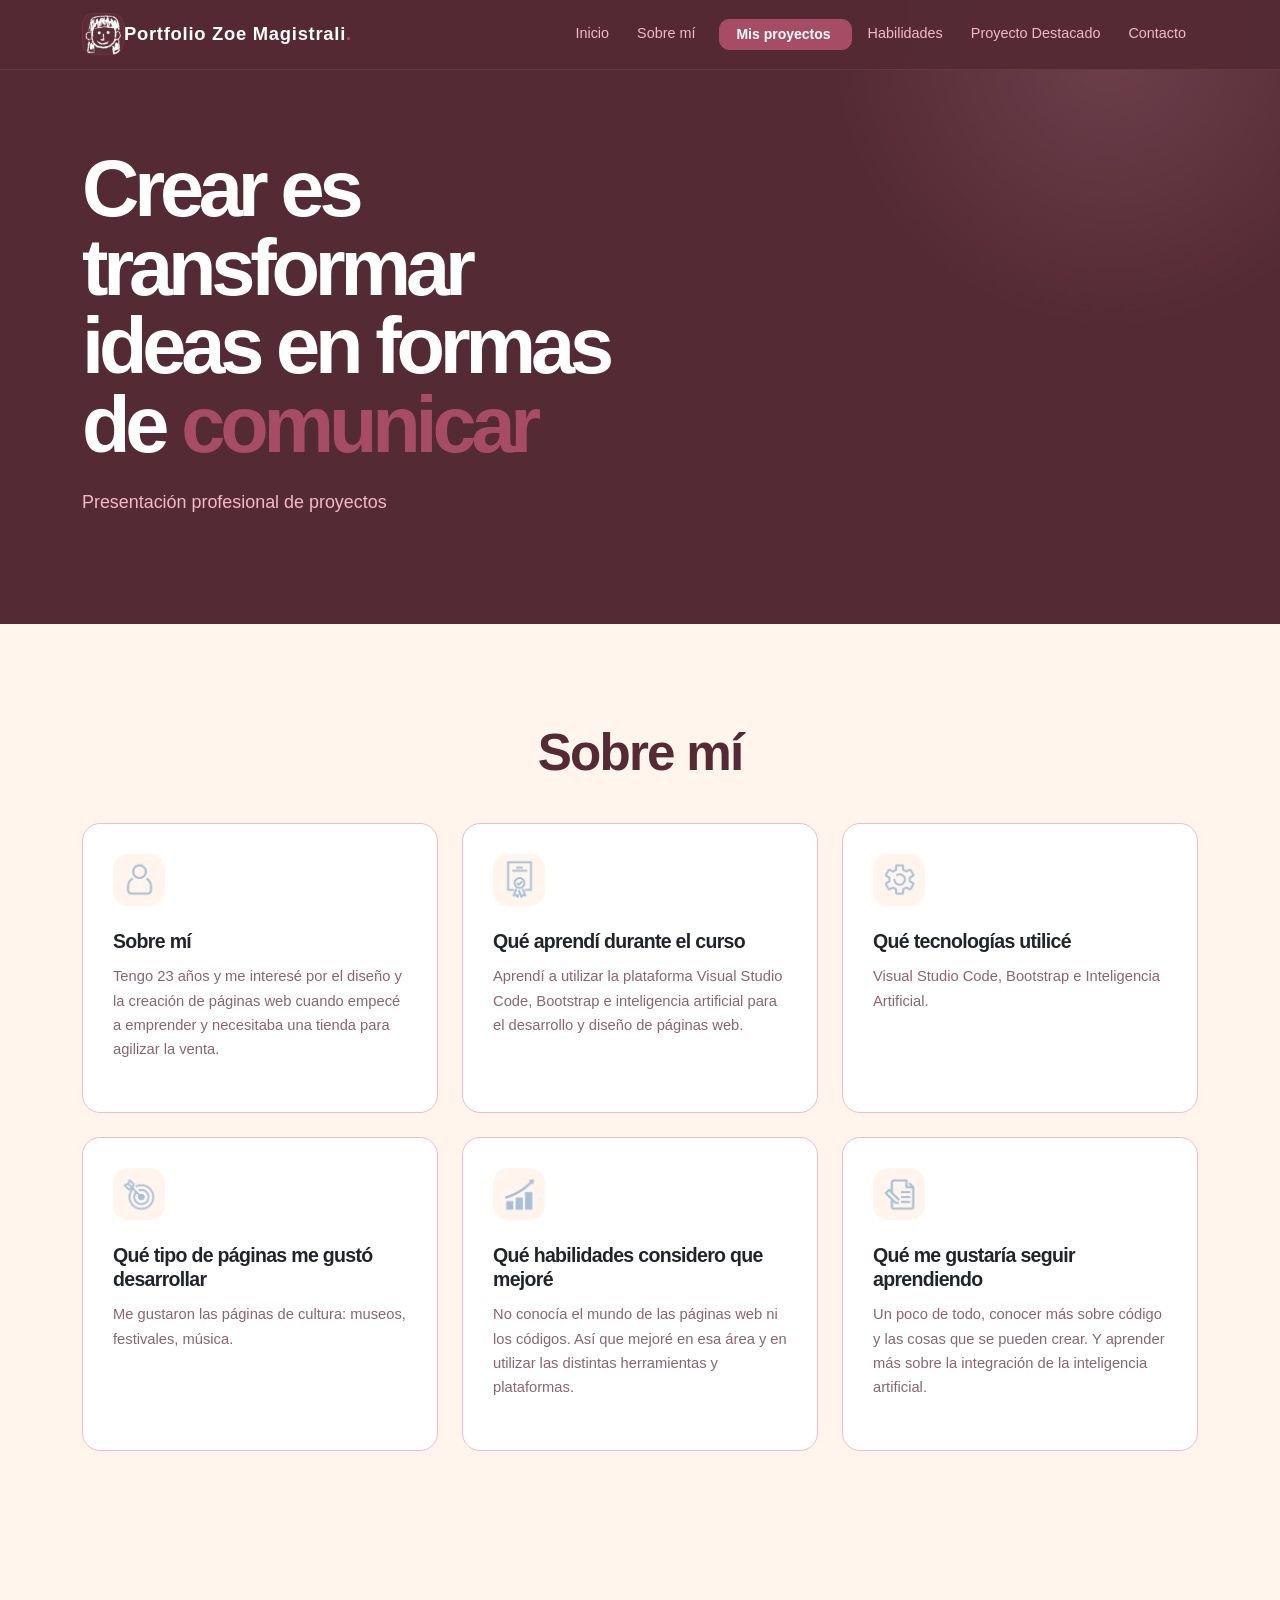
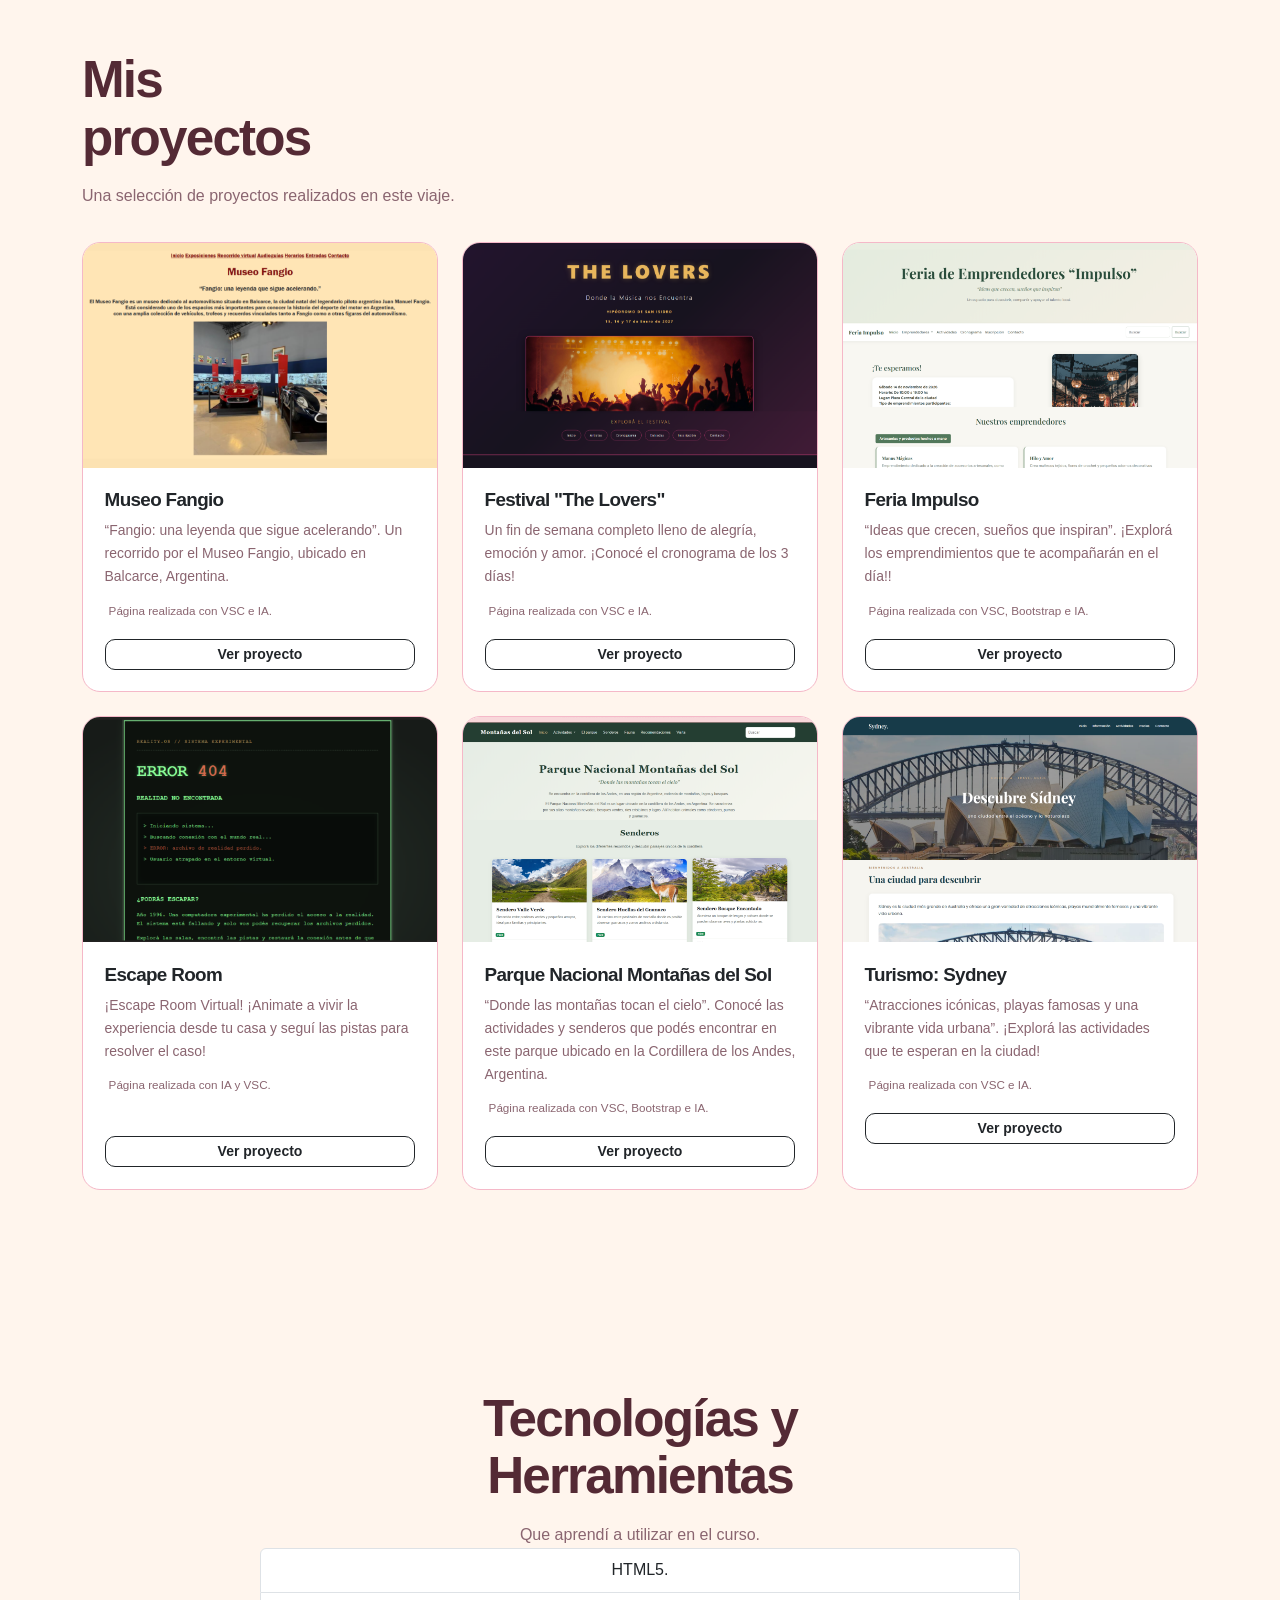
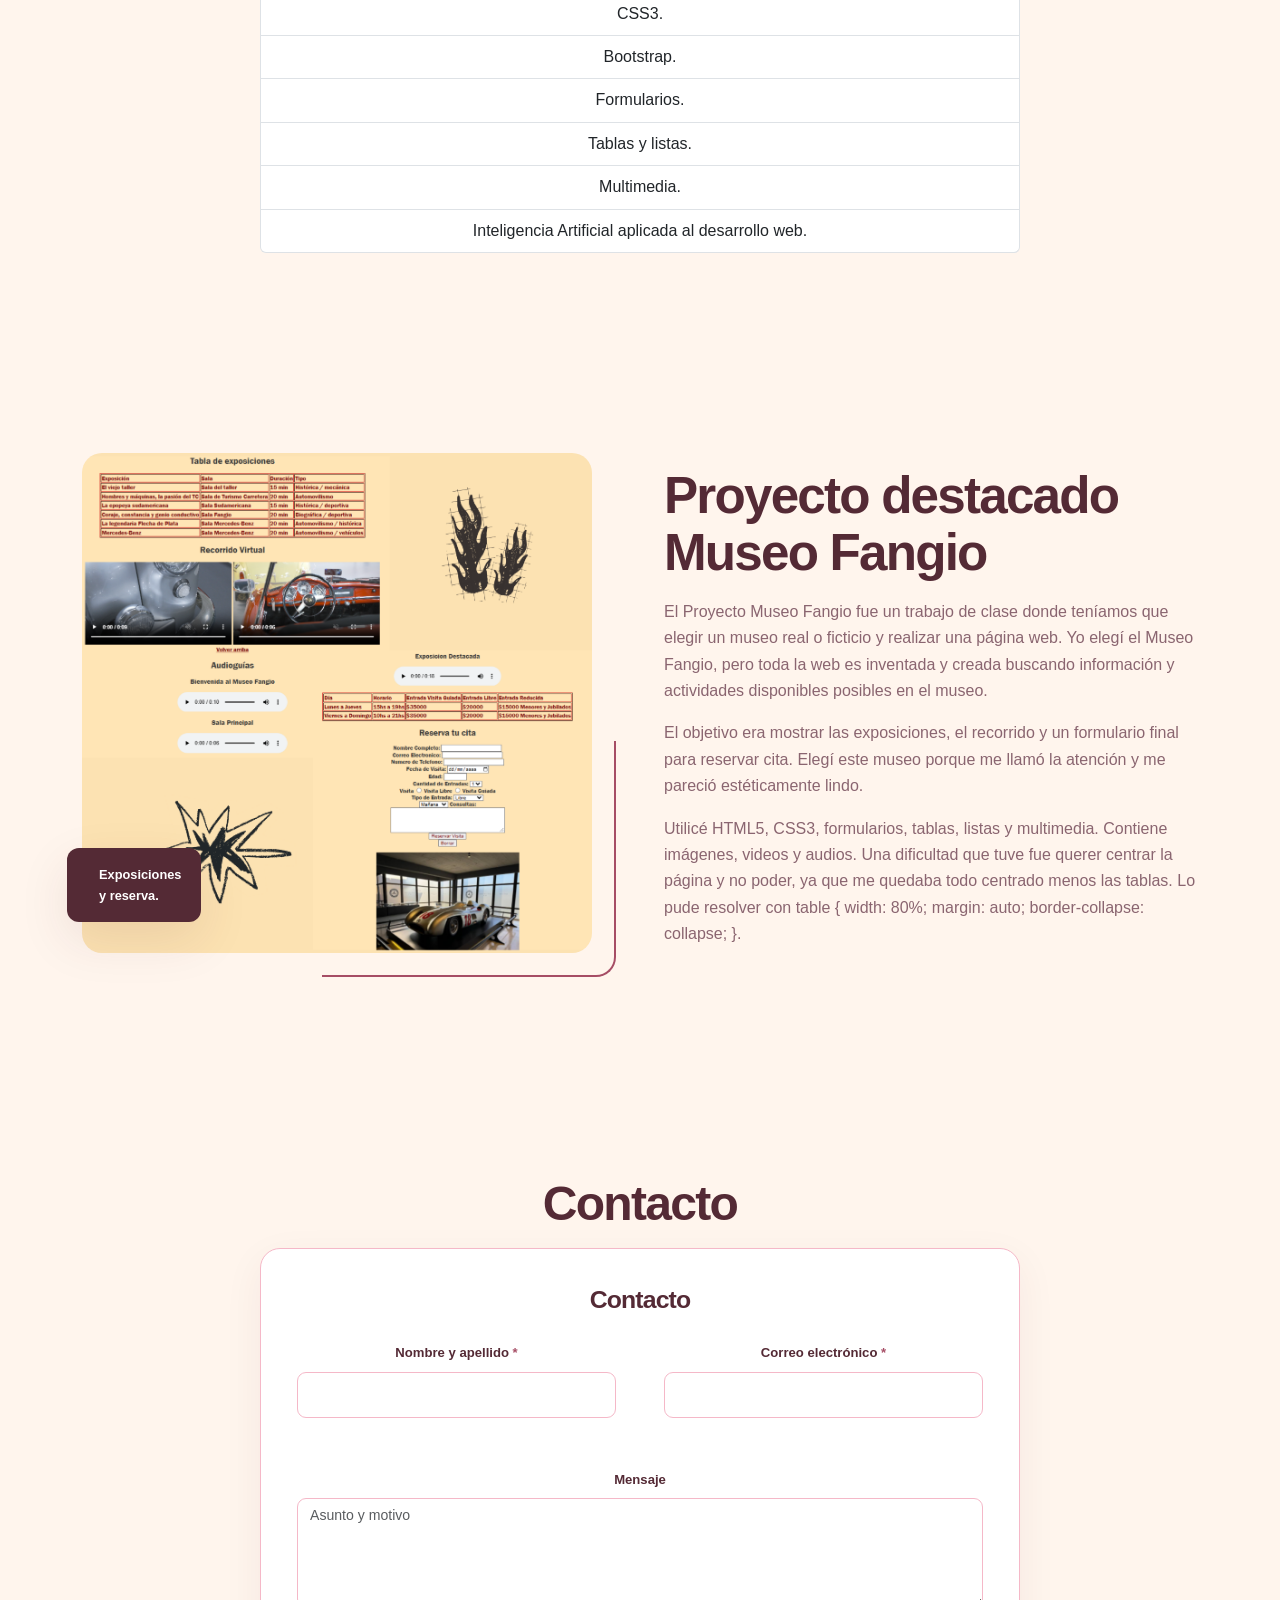
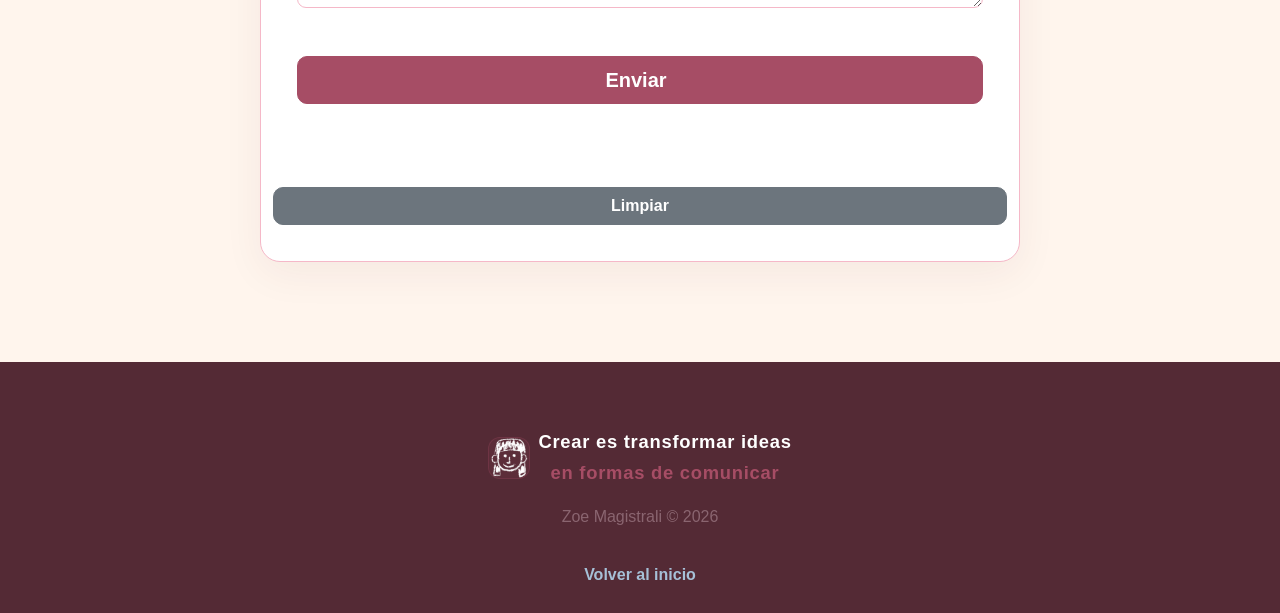
==== commit ad85d5e2: "subo proyecto" ====
--- a/index.html
+++ b/index.html
@@ -252,7 +252,7 @@
             <span class="brand-mark">
             <img src="IMG/YO sin fondo.png" alt="Logo zoe" class="logo-img">
           </span>
-            <span class="brand-word">Crear es transformar ideas <span class="brand-dot"> en formas de comunicar</span></span>
+            <span class="brand-word">Crear es transformar ideas <span class="brand-dot"><br> en formas de comunicar</span></span>
           </a>
           
         <p>Zoe Magistrali © 2026</p>
